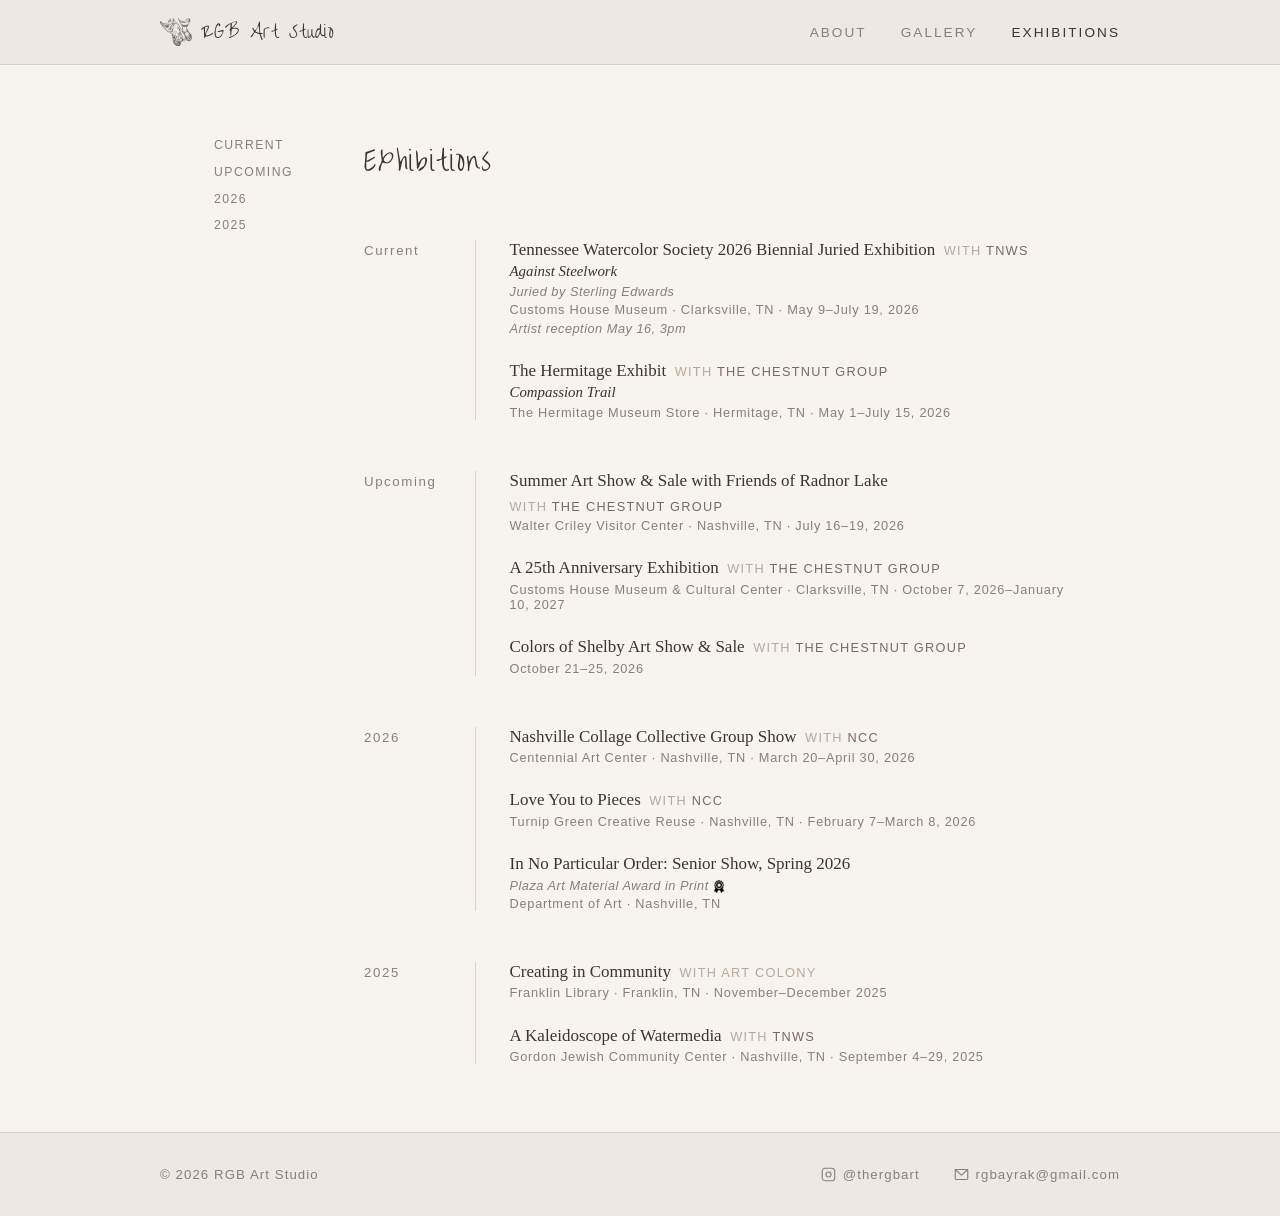
==== exhibitions.html @ 769f3667 "initialize the whole thang" ====
<!DOCTYPE html>
<html lang="en">
<head>
  <meta charset="UTF-8" />
  <meta name="viewport" content="width=device-width, initial-scale=1.0" />
  <title>Exhibitions — RGB Art Studio</title>
  <link rel="preconnect" href="https://fonts.googleapis.com" />
  <link rel="preconnect" href="https://fonts.gstatic.com" crossorigin />
  <link rel="stylesheet" href="https://fonts.googleapis.com/css2?family=Over+the+Rainbow&display=swap" />
  <link rel="stylesheet" href="style.css" />
</head>
<body>

  <!-- ── Navigation ── -->
  <header>
    <nav>
      <a href="index.html" class="nav-logo"><img src="assets/images/logo.svg" alt="" />RGB Art Studio</a>
      <ul class="nav-links">
        <li><a href="index.html">About</a></li>
        <li><a href="gallery.html">Gallery</a></li>
        <li><a href="exhibitions.html" class="active">Exhibitions</a></li>
        <!-- <li><a href="education.html">Education</a></li> -->
      </ul>
    </nav>
  </header>

  <!-- ── Main ── -->
  <main>
    <div class="page-layout">
      <nav class="page-sidebar">
        <a href="#current">Current</a>
        <a href="#upcoming">Upcoming</a>
        <a href="#2026">2026</a>
        <a href="#2025">2025</a>
      </nav>
      <div>
        <div class="exhibits-header">
          <h1>Exhibitions</h1>
        </div>

    <div class="exhibits-list">

      <div class="exhibit-year-group" id="current">
        <span class="exhibit-year">Current</span>
        <div class="exhibit-entries">

          <div class="exhibit-entry" id="tnws-2026">
            <div class="exhibit-header">
              <div class="exhibit-name">Tennessee Watercolor Society 2026 Biennial Juried Exhibition</div>
              <div class="exhibit-group"> with <a href="https://tnws.org/" target="_blank" rel="noopener">TnWS</a></div>
            </div>
            <div class="exhibit-work"><em>Against Steelwork</em></div>
            <div class="exhibit-detail">Juried by Sterling Edwards</div>
            <div class="exhibit-venue">Customs House Museum · Clarksville, TN · May 9–July 19, 2026</div>
            <div class="exhibit-detail">Artist reception May 16, 3pm</div>
          </div>

          <div class="exhibit-entry">
            <div class="exhibit-header">
              <div class="exhibit-name">The Hermitage Exhibit</div>
              <div class="exhibit-group"> with <a href="https://www.chestnutgroup.org/" target="_blank" rel="noopener">The Chestnut Group</a></div>
            </div>
            <div class="exhibit-work"><em>Compassion Trail</em></div>
            <div class="exhibit-venue">The Hermitage Museum Store · Hermitage, TN · May 1–July 15, 2026</div>
          </div>

        </div>
      </div>

      <div class="exhibit-year-group" id="upcoming">
        <span class="exhibit-year">Upcoming</span>
        <div class="exhibit-entries">

          <div class="exhibit-entry">
            <div class="exhibit-header">
              <div class="exhibit-name">Summer Art Show &amp; Sale with Friends of Radnor Lake</div>
              <div class="exhibit-group"> with <a href="https://www.chestnutgroup.org/" target="_blank" rel="noopener">The Chestnut Group</a></div>
            </div>
            <div class="exhibit-venue">Walter Criley Visitor Center · Nashville, TN · July 16–19, 2026</div>
          </div>

          <div class="exhibit-entry">
            <div class="exhibit-header">
              <div class="exhibit-name">A 25th Anniversary Exhibition</div>
              <div class="exhibit-group"> with <a href="https://www.chestnutgroup.org/" target="_blank" rel="noopener">The Chestnut Group</a></div>
            </div>
            <div class="exhibit-venue">Customs House Museum &amp; Cultural Center · Clarksville, TN · October 7, 2026–January 10, 2027</div>
          </div>

          <div class="exhibit-entry">
            <div class="exhibit-header">
              <div class="exhibit-name">Colors of Shelby Art Show &amp; Sale</div>
              <div class="exhibit-group"> with <a href="https://www.chestnutgroup.org/" target="_blank" rel="noopener">The Chestnut Group</a></div>
            </div>
            <div class="exhibit-venue">October 21–25, 2026</div>
          </div>

        </div>
      </div>

      <div class="exhibit-year-group" id="2026">
        <span class="exhibit-year">2026</span>
        <div class="exhibit-entries">

          <div class="exhibit-entry" id="ncc-2026">
            <div class="exhibit-header">
              <div class="exhibit-name">Nashville Collage Collective Group Show</div>
              <div class="exhibit-group"> with <a href="https://www.instagram.com/nashvillecollagecollective/" target="_blank" rel="noopener">NCC</a></div>
            </div>
            <div class="exhibit-venue">Centennial Art Center · Nashville, TN · March 20–April 30, 2026</div>
          </div>

          <div class="exhibit-entry">
            <div class="exhibit-header">
              <div class="exhibit-name">Love You to Pieces</div>
              <div class="exhibit-group"> with <a href="https://www.instagram.com/nashvillecollagecollective/" target="_blank" rel="noopener"> NCC</a></div>
            </div>
            <div class="exhibit-venue">Turnip Green Creative Reuse · Nashville, TN · February 7–March 8, 2026</div>
          </div>

          <div class="exhibit-entry">
            <div class="exhibit-header">
              <div class="exhibit-name">In No Particular Order: Senior Show, Spring 2026</div>
            </div>
            <div class="exhibit-detail">Plaza Art Material Award in Print <img src="assets/favicons/award.png" alt="Award" style="height:1em; width:auto; display:inline; vertical-align:middle; margin-right:0.3em;" /></div>
            <div class="exhibit-venue">Department of Art · Nashville, TN</div>
          </div>

        </div>
      </div>

      <div class="exhibit-year-group" id="2025">
        <span class="exhibit-year">2025</span>
        <div class="exhibit-entries">

          <div class="exhibit-entry">
            <div class="exhibit-header">
              <div class="exhibit-name">Creating in Community</div>
              <div class="exhibit-group"> with Art Colony</div>
            </div>
            <div class="exhibit-venue">Franklin Library · Franklin, TN · November–December 2025</div>
          </div>

          <div class="exhibit-entry">
            <div class="exhibit-header">
              <div class="exhibit-name">A Kaleidoscope of Watermedia</div>
              <div class="exhibit-group"> with <a href="https://tnws.org/" target="_blank" rel="noopener">TnWS</a></div>
            </div>
            <div class="exhibit-venue">Gordon Jewish Community Center · Nashville, TN · September 4–29, 2025</div>
          </div>

        </div>
      </div>

    </div>
      </div><!-- end page-content -->
    </div><!-- end page-layout -->
  </main>

  <!-- ── Footer ── -->
  <footer>
    <div class="footer-inner">
      <span>&copy; 2026 RGB Art Studio</span>
      <div class="footer-contact">
        <a href="https://instagram.com/thergbart" target="_blank" rel="noopener">
          <svg width="15" height="15" viewBox="0 0 24 24" fill="none" stroke="currentColor" stroke-width="1.8" stroke-linecap="round" stroke-linejoin="round">
            <rect x="2" y="2" width="20" height="20" rx="5" ry="5"/>
            <circle cx="12" cy="12" r="4"/>
            <circle cx="17.5" cy="6.5" r="0.5" fill="currentColor" stroke="none"/>
          </svg>
          @thergbart
        </a>
        <a href="mailto:rgbayrak@gmail.com">
          <svg width="15" height="15" viewBox="0 0 24 24" fill="none" stroke="currentColor" stroke-width="1.8" stroke-linecap="round" stroke-linejoin="round">
            <rect x="2" y="4" width="20" height="16" rx="2"/>
            <polyline points="2,4 12,13 22,4"/>
          </svg>
          rgbayrak@gmail.com
        </a>
      </div>
    </div>
  </footer>

</body>
</html>
---- style.css ----
/* ── Reset & Base ── */
*, *::before, *::after {
  box-sizing: border-box;
  margin: 0;
  padding: 0;
}

:root {
  --bg:        #f7f3ef;
  --surface:   #ede8e2;
  --border:    #d9d0c7;
  --text:      #3c3430;
  --muted:     #8a7f78;
  --accent:    #b8a99a;
  --link:      #7a6a60;
  --font-body: 'Georgia', serif;
  --font-display: 'Over the Rainbow', cursive;
  --font-ui:   'Helvetica Neue', Arial, sans-serif;
}

html {
  font-size: 17px;
  scroll-behavior: smooth;
}

h1, h2 {
  font-family: var(--font-display);
  text-transform: capitalize;
}

body {
  background-color: var(--bg);
  color: var(--text);
  font-family: var(--font-body);
  min-height: 100vh;
  display: flex;
  flex-direction: column;
}

a {
  color: var(--link);
  text-decoration: none;
}

a:hover {
  color: var(--text);
}

img {
  display: block;
  max-width: 100%;
}

/* ── Nav ── */
header {
  background-color: var(--surface);
  border-bottom: 1px solid var(--border);
  padding: 0 2rem;
}

nav {
  max-width: 960px;
  margin: 0 auto;
  display: flex;
  align-items: center;
  justify-content: space-between;
  height: 64px;
}

.nav-logo {
  font-family: var(--font-display);
  font-size: 1rem;
  font-weight: 400;
  letter-spacing: 0.05em;
  text-transform: capitalize;
  color: var(--text);
  display: flex;
  align-items: center;
  gap: 0.55rem;
}

.nav-logo img {
  height: 28px;
  width: auto;
  display: block;
}

.nav-links {
  display: flex;
  gap: 2rem;
  list-style: none;
}

.nav-links a {
  font-family: var(--font-ui);
  font-size: 0.8rem;
  letter-spacing: 0.15em;
  text-transform: uppercase;
  color: var(--muted);
  transition: color 0.2s;
}

.nav-links a:hover,
.nav-links a.active {
  color: var(--text);
}

/* ── Main ── */
main {
  flex: 1;
  max-width: 960px;
  margin: 0 auto;
  padding: 4rem 2rem;
  width: 100%;
}

/* ── About Page ── */
.about-grid {
  display: grid;
  grid-template-columns: 1fr 2fr;
  gap: 4rem;
  align-items: start;
}

.about-portrait {
  width: 100%;
  border: 1px solid var(--border);
}

.about-content h1 {
  font-size: 1.6rem;
  font-weight: 400;
  letter-spacing: 0.05em;
  margin-bottom: 0.4rem;
}

.about-content .subtitle {
  font-family: var(--font-ui);
  font-size: 0.8rem;
  letter-spacing: 0.2em;
  text-transform: uppercase;
  color: var(--muted);
  margin-bottom: 2rem;
}

.about-content .statement {
  line-height: 1.85;
  color: var(--text);
}

.about-content .statement p + p {
  margin-top: 1.2rem;
}

/* ── Memberships ── */
.memberships {
  margin-top: 2.5rem;
  padding-top: 2rem;
  border-top: 1px solid var(--border);
}

.memberships h2 {
  font-family: var(--font-ui);
  font-size: 0.75rem;
  letter-spacing: 0.2em;
  text-transform: uppercase;
  color: var(--muted);
  font-weight: 400;
  margin-bottom: 1rem;
}

.memberships ul {
  list-style: none;
  display: flex;
  flex-direction: column;
  gap: 0.5rem;
}

.memberships a {
  font-size: 0.95rem;
  color: var(--text);
  border-bottom: 1px solid var(--border);
  transition: color 0.2s, border-color 0.2s;
}

.memberships a:hover {
  color: var(--link);
  border-bottom-color: var(--accent);
}

/* ── Portfolio Page ── */
.portfolio-header {
  margin-bottom: 3rem;
}

.portfolio-header h1 {
  font-size: 1.6rem;
  font-weight: 400;
  letter-spacing: 0.05em;
}

.portfolio-header p {
  font-family: var(--font-ui);
  font-size: 0.8rem;
  letter-spacing: 0.1em;
  text-transform: uppercase;
  color: var(--muted);
  margin-top: 0.4rem;
}

.portfolio-main {
  max-width: none;
  padding: 4rem 0;
}

.portfolio-main .portfolio-header {
  padding: 0 2rem 3rem;
}

.portfolio-grid {
  column-count: 4;
  column-gap: 6px;
  /* each column = calc(25vw - 4.5px) */
}

.portfolio-item {
  cursor: pointer;
  position: relative;
  overflow: hidden;
  break-inside: avoid;
  display: block;
  margin-bottom: 6px;
}

.portfolio-item img {
  width: 100%;
  height: auto;
  display: block;
}

.portfolio-item:hover .portfolio-overlay {
  opacity: 1;
}

.painting-placeholder {
  aspect-ratio: 4/5;
  background-color: var(--surface);
  border: 1px solid var(--border);
  display: flex;
  align-items: center;
  justify-content: center;
  color: var(--muted);
  font-family: var(--font-ui);
  font-size: 0.7rem;
  letter-spacing: 0.08em;
  text-transform: uppercase;
  transition: opacity 0.2s;
}

.portfolio-overlay {
  position: absolute;
  inset: 0;
  background: rgba(60, 52, 48, 0.55);
  display: flex;
  flex-direction: column;
  align-items: center;
  justify-content: center;
  opacity: 0;
  transition: opacity 0.25s;
  padding: 1rem;
  text-align: center;
}

.portfolio-overlay .title {
  color: #f7f3ef;
  font-size: 0.95rem;
  letter-spacing: 0.04em;
}

.portfolio-overlay .meta {
  font-family: var(--font-ui);
  font-size: 0.72rem;
  letter-spacing: 0.1em;
  text-transform: uppercase;
  color: rgba(247, 243, 239, 0.75);
  margin-top: 0.3rem;
}

/* ── Lightbox ── */
.lightbox {
  display: none;
  position: fixed;
  inset: 0;
  background: rgba(44, 38, 36, 0.88);
  z-index: 100;
  align-items: center;
  justify-content: center;
  padding: 2rem;
}

.lightbox.open {
  display: flex;
}

.lightbox-inner {
  position: relative;
  max-width: 680px;
  width: 100%;
  text-align: center;
}

.lightbox-close {
  position: absolute;
  top: -2rem;
  right: 0;
  background: none;
  border: none;
  color: #f7f3ef;
  font-size: 1.4rem;
  cursor: pointer;
  line-height: 1;
  opacity: 0.7;
}

.lightbox-close:hover {
  opacity: 1;
}

.lightbox-placeholder {
  aspect-ratio: 4/5;
  background-color: var(--surface);
  border: 1px solid var(--border);
  max-height: 70vh;
  width: 100%;
  display: flex;
  align-items: center;
  justify-content: center;
  color: var(--muted);
  font-family: var(--font-ui);
  font-size: 0.75rem;
  letter-spacing: 0.1em;
  text-transform: uppercase;
  margin: 0 auto;
}

.lightbox-image {
  max-height: 70vh;
  max-width: 100%;
  width: auto;
  display: block;
  margin: 0 auto;
  border: 1px solid var(--border);
}

.lightbox-caption {
  margin-top: 1rem;
  color: rgba(247, 243, 239, 0.85);
}

.lightbox-caption .title {
  font-size: 1rem;
}

.lightbox-caption .meta {
  font-family: var(--font-ui);
  font-size: 0.75rem;
  letter-spacing: 0.1em;
  text-transform: uppercase;
  color: rgba(247, 243, 239, 0.55);
  margin-top: 0.25rem;
}

/* ── Footer ── */
footer {
  background-color: var(--surface);
  border-top: 1px solid var(--border);
  padding: 2rem;
}

.footer-inner {
  max-width: 960px;
  margin: 0 auto;
  display: flex;
  align-items: center;
  justify-content: space-between;
  font-family: var(--font-ui);
  font-size: 0.78rem;
  letter-spacing: 0.08em;
  color: var(--muted);
}

.footer-contact {
  display: flex;
  gap: 2rem;
}

.footer-contact a {
  color: var(--muted);
  transition: color 0.2s;
  display: flex;
  align-items: center;
  gap: 0.4rem;
}

.footer-contact a:hover {
  color: var(--text);
}

/* ── Page Sidebar Layout ── */
.page-layout {
  display: grid;
  grid-template-columns: 7rem 1fr;
  gap: 0 3rem;
  align-items: start;
}

.page-sidebar {
  position: sticky;
  top: 2rem;
  display: flex;
  flex-direction: column;
  gap: 0.75rem;
  padding-top: 0.3rem;
  text-align: left;
  align-items: flex-start;
}

.page-sidebar a {
  font-family: var(--font-ui);
  font-size: 0.72rem;
  letter-spacing: 0.12em;
  text-transform: uppercase;
  color: var(--muted);
  transition: color 0.2s;
  display: block;
}

.page-sidebar a:hover {
  color: var(--text);
}

/* ── Education Page ── */
.education-intro {
  line-height: 1.85;
  color: var(--text);
  margin-bottom: 3rem;
}

.education-resources {
  margin-bottom: 3rem;
}

.education-resources h2 {
  font-family: var(--font-ui);
  font-size: 0.75rem;
  letter-spacing: 0.2em;
  text-transform: uppercase;
  color: var(--muted);
  font-weight: 400;
  margin-bottom: 1.5rem;
}

.resource-group {
  display: grid;
  grid-template-columns: 18rem 1fr;
  gap: 0 2rem;
  padding: 1.25rem 0;
  border-top: 1px solid var(--border);
}

.resource-group:last-child {
  border-bottom: 1px solid var(--border);
}

.resource-platform {
  font-family: var(--font-ui);
  font-size: 0.8rem;
  letter-spacing: 0.08em;
  color: var(--muted);
  padding-top: 0.15rem;
}

.resource-platform a {
  color: var(--muted);
  border-bottom: 1px solid var(--border);
  transition: color 0.2s, border-color 0.2s;
}

.resource-platform a:hover {
  color: var(--text);
  border-bottom-color: var(--accent);
}

.resource-platform .resource-topic {
  display: block;
  margin-top: 0.25rem;
}

.resource-platform .resource-topic::before {
  content: none;
}

.resource-entries {
  display: flex;
  flex-direction: column;
  gap: 0.6rem;
}

.resource-entry {
  display: flex;
  align-items: baseline;
  gap: 0.6rem;
}

.resource-name {
  font-size: 0.95rem;
  color: var(--text);
}

.resource-topic {
  font-family: var(--font-ui);
  font-size: 0.75rem;
  letter-spacing: 0.08em;
  color: var(--muted);
}

.resource-topic::before {
  content: "·";
  margin-right: 0.6rem;
}

.resource-subitems {
  display: flex;
  flex-direction: column;
  gap: 0.25rem;
  margin-top: 0.25rem;
}

/* ── Exhibitions Page ── */
.exhibits-header {
  margin-bottom: 3rem;
}

.exhibits-header h1,
.exhibits-header h2 {
  font-size: 1.6rem;
  font-weight: 400;
  letter-spacing: 0.05em;
}

.exhibits-list {
  display: flex;
  flex-direction: column;
  gap: 3rem;
}

.exhibit-year-group {
  display: grid;
  grid-template-columns: 4rem 1fr;
  gap: 0 2.5rem;
  align-items: start;
}

.exhibit-year {
  font-family: var(--font-ui);
  font-size: 0.78rem;
  letter-spacing: 0.12em;
  color: var(--muted);
  padding-top: 0.2rem;
}

.exhibit-entries {
  display: flex;
  flex-direction: column;
  gap: 1.5rem;
  border-left: 1px solid var(--border);
  padding-left: 2rem;
}

.exhibit-entry {
  display: flex;
  flex-direction: column;
  gap: 0.2rem;
}

.exhibit-header {
  display: flex;
  align-items: baseline;
  gap: 0.5rem;
  flex-wrap: wrap;
}

.exhibit-name {
  font-size: 1rem;
  color: var(--text);
}

.exhibit-name a {
  color: var(--text);
  border-bottom: 1px solid var(--border);
  transition: border-color 0.2s, color 0.2s;
}

.exhibit-name a:hover {
  color: var(--link);
  border-bottom-color: var(--accent);
}

.exhibit-group {
  font-family: var(--font-ui);
  font-size: 0.75rem;
  letter-spacing: 0.1em;
  text-transform: uppercase;
  color: var(--accent);
}

.exhibit-work {
  font-size: 0.875rem;
  color: var(--text);
}

.exhibit-detail {
  font-family: var(--font-ui);
  font-size: 0.75rem;
  letter-spacing: 0.04em;
  color: var(--muted);
  font-style: italic;
}

.exhibit-venue,
.exhibit-dates {
  display: block;
  font-family: var(--font-ui);
  font-size: 0.75rem;
  letter-spacing: 0.06em;
  color: var(--muted);
}

/* ── Responsive ── */
@media (max-width: 680px) {
  .about-grid {
    grid-template-columns: 1fr;
    gap: 2rem;
  }

  .about-image-placeholder {
    aspect-ratio: 16/9;
  }

  .portfolio-grid {
    column-count: 2;
  }

  .footer-inner {
    flex-direction: column;
    gap: 1rem;
    text-align: center;
  }

  .page-layout {
    grid-template-columns: 1fr;
  }

  .page-sidebar {
    display: none;
  }
}

@media (max-width: 400px) {
  .portfolio-grid {
    column-count: 1;
  }
}
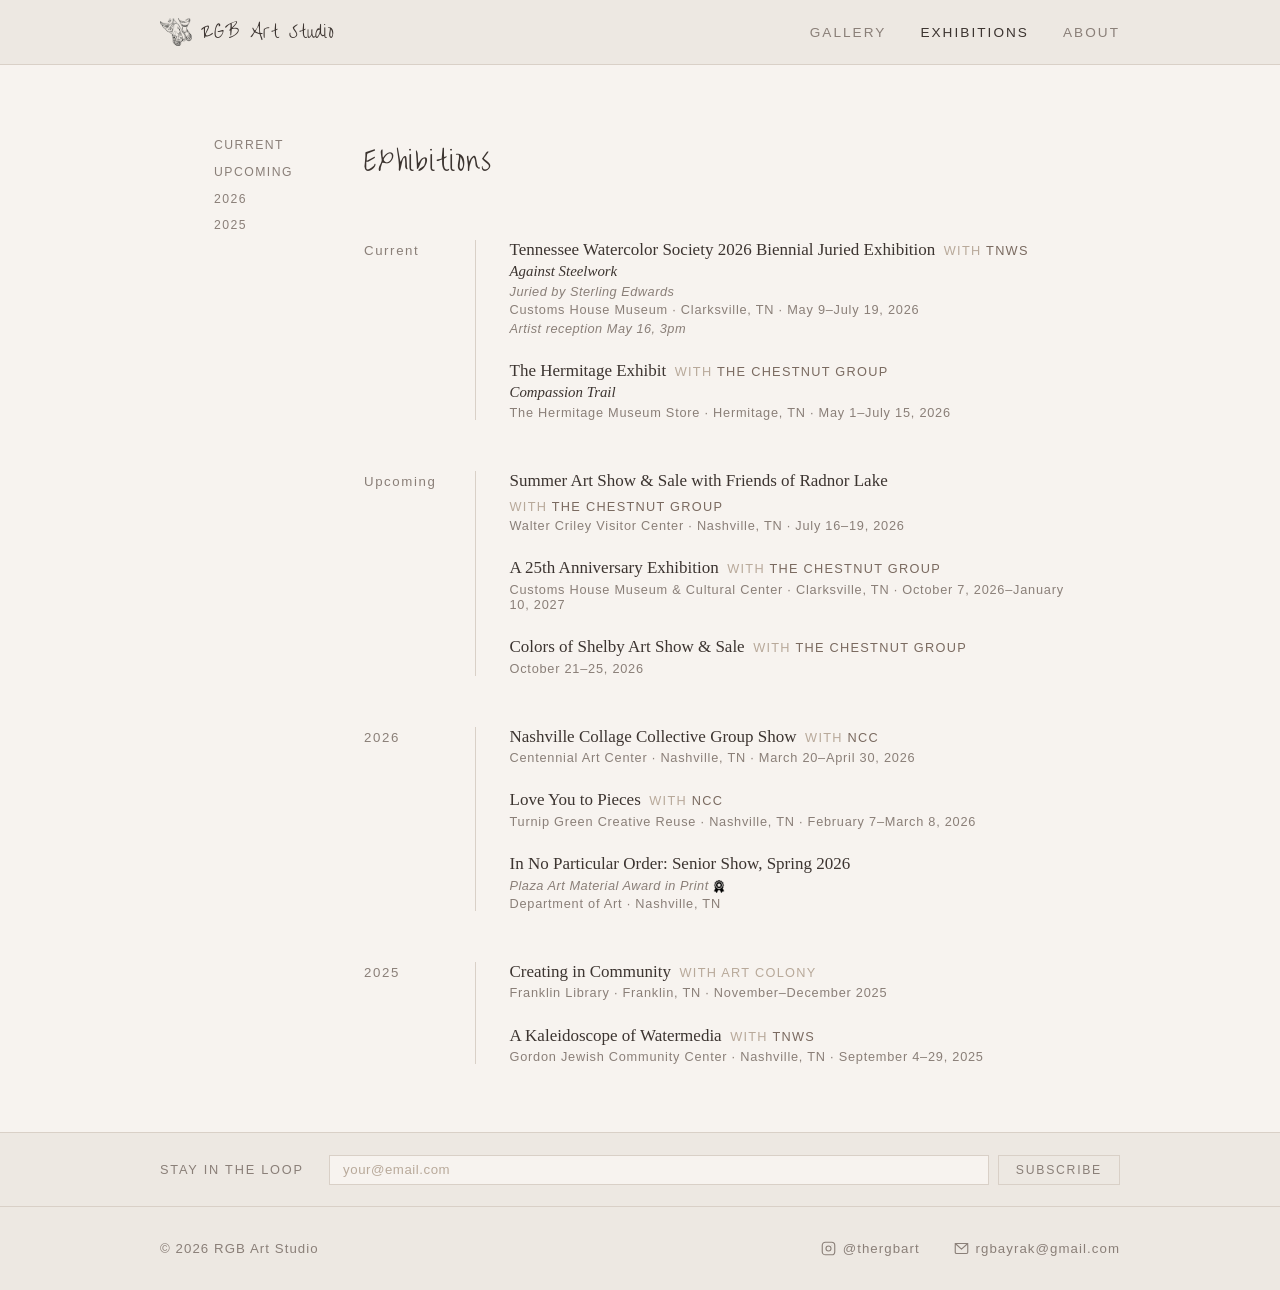
==== commit 97523e3e: "Add newsletter signup, and site-wide polish" ====
--- a/exhibitions.html
+++ b/exhibitions.html
@@ -14,13 +14,17 @@
   <!-- ── Navigation ── -->
   <header>
     <nav>
-      <a href="index.html" class="nav-logo"><img src="assets/images/logo.svg" alt="" />RGB Art Studio</a>
+      <a href="gallery.html" class="nav-logo"><img src="assets/images/logo.svg" alt="" />RGB Art Studio</a>
       <ul class="nav-links">
-        <li><a href="index.html">About</a></li>
         <li><a href="gallery.html">Gallery</a></li>
         <li><a href="exhibitions.html" class="active">Exhibitions</a></li>
+        <!-- <li><a href="studio.html">Studio</a></li> -->
         <!-- <li><a href="education.html">Education</a></li> -->
+        <li><a href="index.html">About</a></li>
       </ul>
+      <button class="nav-toggle" aria-label="Toggle menu" onclick="this.closest('nav').querySelector('.nav-links').classList.toggle('open')">
+        <span></span><span></span><span></span>
+      </button>
     </nav>
   </header>
 
@@ -156,6 +160,17 @@
       </div><!-- end page-content -->
     </div><!-- end page-layout -->
   </main>
+
+  <!-- ── Newsletter ── -->
+  <section class="newsletter">
+    <div class="newsletter-inner">
+      <span class="newsletter-label">Stay in the loop</span>
+      <form class="newsletter-form" action="https://app.kit.com/forms/9389750/subscriptions" method="POST">
+        <input type="email" name="email_address" placeholder="your@email.com" required />
+        <button type="submit">Subscribe</button>
+      </form>
+    </div>
+  </section>
 
   <!-- ── Footer ── -->
   <footer>
@@ -181,5 +196,6 @@
     </div>
   </footer>
 
+  <script src="newsletter.js"></script>
 </body>
 </html>
--- a/style.css
+++ b/style.css
@@ -56,6 +56,7 @@
   background-color: var(--surface);
   border-bottom: 1px solid var(--border);
   padding: 0 2rem;
+  position: relative;
 }
 
 nav {
@@ -103,6 +104,23 @@
 .nav-links a:hover,
 .nav-links a.active {
   color: var(--text);
+}
+
+.nav-toggle {
+  display: none;
+  flex-direction: column;
+  gap: 5px;
+  background: none;
+  border: none;
+  cursor: pointer;
+  padding: 4px;
+}
+
+.nav-toggle span {
+  display: block;
+  width: 20px;
+  height: 1.5px;
+  background-color: var(--text);
 }
 
 /* ── Main ── */
@@ -210,11 +228,11 @@
 
 .portfolio-main {
   max-width: none;
-  padding: 4rem 0;
+  padding: 4rem 2rem;
 }
 
 .portfolio-main .portfolio-header {
-  padding: 0 2rem 3rem;
+  padding: 0 0 3rem;
 }
 
 .portfolio-grid {
@@ -370,6 +388,193 @@
   margin-top: 0.25rem;
 }
 
+/* ── Studio Map ── */
+.studio-map {
+  margin-bottom: 4rem;
+  padding-bottom: 3rem;
+  border-bottom: 1px solid var(--border);
+}
+
+.studio-map-label {
+  font-family: var(--font-ui);
+  font-size: 0.72rem;
+  letter-spacing: 0.18em;
+  text-transform: uppercase;
+  color: var(--muted);
+  margin-bottom: 1.25rem;
+}
+
+#world-map {
+  border: 1px solid var(--border);
+  background: var(--bg);
+}
+
+/* ── Studio Page ── */
+.studio-entries {
+  display: flex;
+  flex-direction: column;
+  gap: 5rem;
+}
+
+.studio-entry {
+  display: grid;
+  grid-template-columns: 1fr 1fr;
+  gap: 3rem;
+  align-items: center;
+}
+
+.studio-entry.reverse {
+  direction: rtl;
+}
+
+.studio-entry.reverse > * {
+  direction: ltr;
+}
+
+.studio-entry img {
+  width: 100%;
+  height: auto;
+  border: 1px solid var(--border);
+  display: block;
+}
+
+.studio-entry-text {
+  display: flex;
+  flex-direction: column;
+  gap: 0.75rem;
+}
+
+.studio-entry-text h2 {
+  font-family: var(--font-display);
+  font-size: 1.2rem;
+  font-weight: 400;
+  letter-spacing: 0.04em;
+}
+
+.studio-entry-text p {
+  line-height: 1.8;
+  color: var(--text);
+  font-size: 0.95rem;
+}
+
+.studio-entry-text .studio-meta {
+  font-family: var(--font-ui);
+  font-size: 0.72rem;
+  letter-spacing: 0.12em;
+  text-transform: uppercase;
+  color: var(--muted);
+}
+
+.studio-empty {
+  font-family: var(--font-ui);
+  font-size: 0.8rem;
+  letter-spacing: 0.12em;
+  text-transform: uppercase;
+  color: var(--muted);
+  margin-top: 2rem;
+}
+
+@media (max-width: 680px) {
+  .studio-entry,
+  .studio-entry.reverse {
+    grid-template-columns: 1fr;
+    direction: ltr;
+    gap: 1.5rem;
+  }
+}
+
+/* ── Newsletter ── */
+.newsletter {
+  background-color: var(--surface);
+  border-top: 1px solid var(--border);
+  padding: 1.25rem 2rem;
+}
+
+.newsletter-inner {
+  max-width: 960px;
+  margin: 0 auto;
+  display: flex;
+  align-items: center;
+  gap: 1.5rem;
+  flex-wrap: wrap;
+}
+
+.newsletter-label {
+  font-family: var(--font-ui);
+  font-size: 0.75rem;
+  letter-spacing: 0.14em;
+  text-transform: uppercase;
+  color: var(--muted);
+  white-space: nowrap;
+}
+
+.newsletter-form {
+  display: flex;
+  gap: 0.5rem;
+  flex: 1;
+  min-width: 0;
+}
+
+.newsletter-form input[type="email"] {
+  flex: 1;
+  min-width: 0;
+  background: var(--bg);
+  border: 1px solid var(--border);
+  color: var(--text);
+  font-family: var(--font-ui);
+  font-size: 0.78rem;
+  letter-spacing: 0.04em;
+  padding: 0.4rem 0.75rem;
+  outline: none;
+  transition: border-color 0.2s;
+}
+
+.newsletter-form input[type="email"]::placeholder {
+  color: var(--accent);
+}
+
+.newsletter-form input[type="email"]:focus {
+  border-color: var(--muted);
+}
+
+.newsletter-form button {
+  background: none;
+  border: 1px solid var(--border);
+  color: var(--muted);
+  font-family: var(--font-ui);
+  font-size: 0.72rem;
+  letter-spacing: 0.14em;
+  text-transform: uppercase;
+  padding: 0.4rem 1rem;
+  cursor: pointer;
+  white-space: nowrap;
+  transition: color 0.2s, border-color 0.2s;
+}
+
+.newsletter-form button:hover {
+  color: var(--text);
+  border-color: var(--muted);
+}
+
+.newsletter-success {
+  font-family: var(--font-ui);
+  font-size: 0.78rem;
+  letter-spacing: 0.1em;
+  color: var(--muted);
+}
+
+@media (max-width: 680px) {
+  .newsletter-inner {
+    flex-direction: column;
+    align-items: flex-start;
+    gap: 0.75rem;
+  }
+
+  .newsletter-form {
+    width: 100%;
+  }
+}
+
 /* ── Footer ── */
 footer {
   background-color: var(--surface);
@@ -664,6 +869,28 @@
   .page-sidebar {
     display: none;
   }
+
+  .nav-toggle {
+    display: flex;
+  }
+
+  .nav-links {
+    display: none;
+    position: absolute;
+    top: 64px;
+    left: 0;
+    right: 0;
+    flex-direction: column;
+    background-color: var(--surface);
+    border-bottom: 1px solid var(--border);
+    padding: 1.25rem 2rem;
+    gap: 1.25rem;
+    z-index: 99;
+  }
+
+  .nav-links.open {
+    display: flex;
+  }
 }
 
 @media (max-width: 400px) {
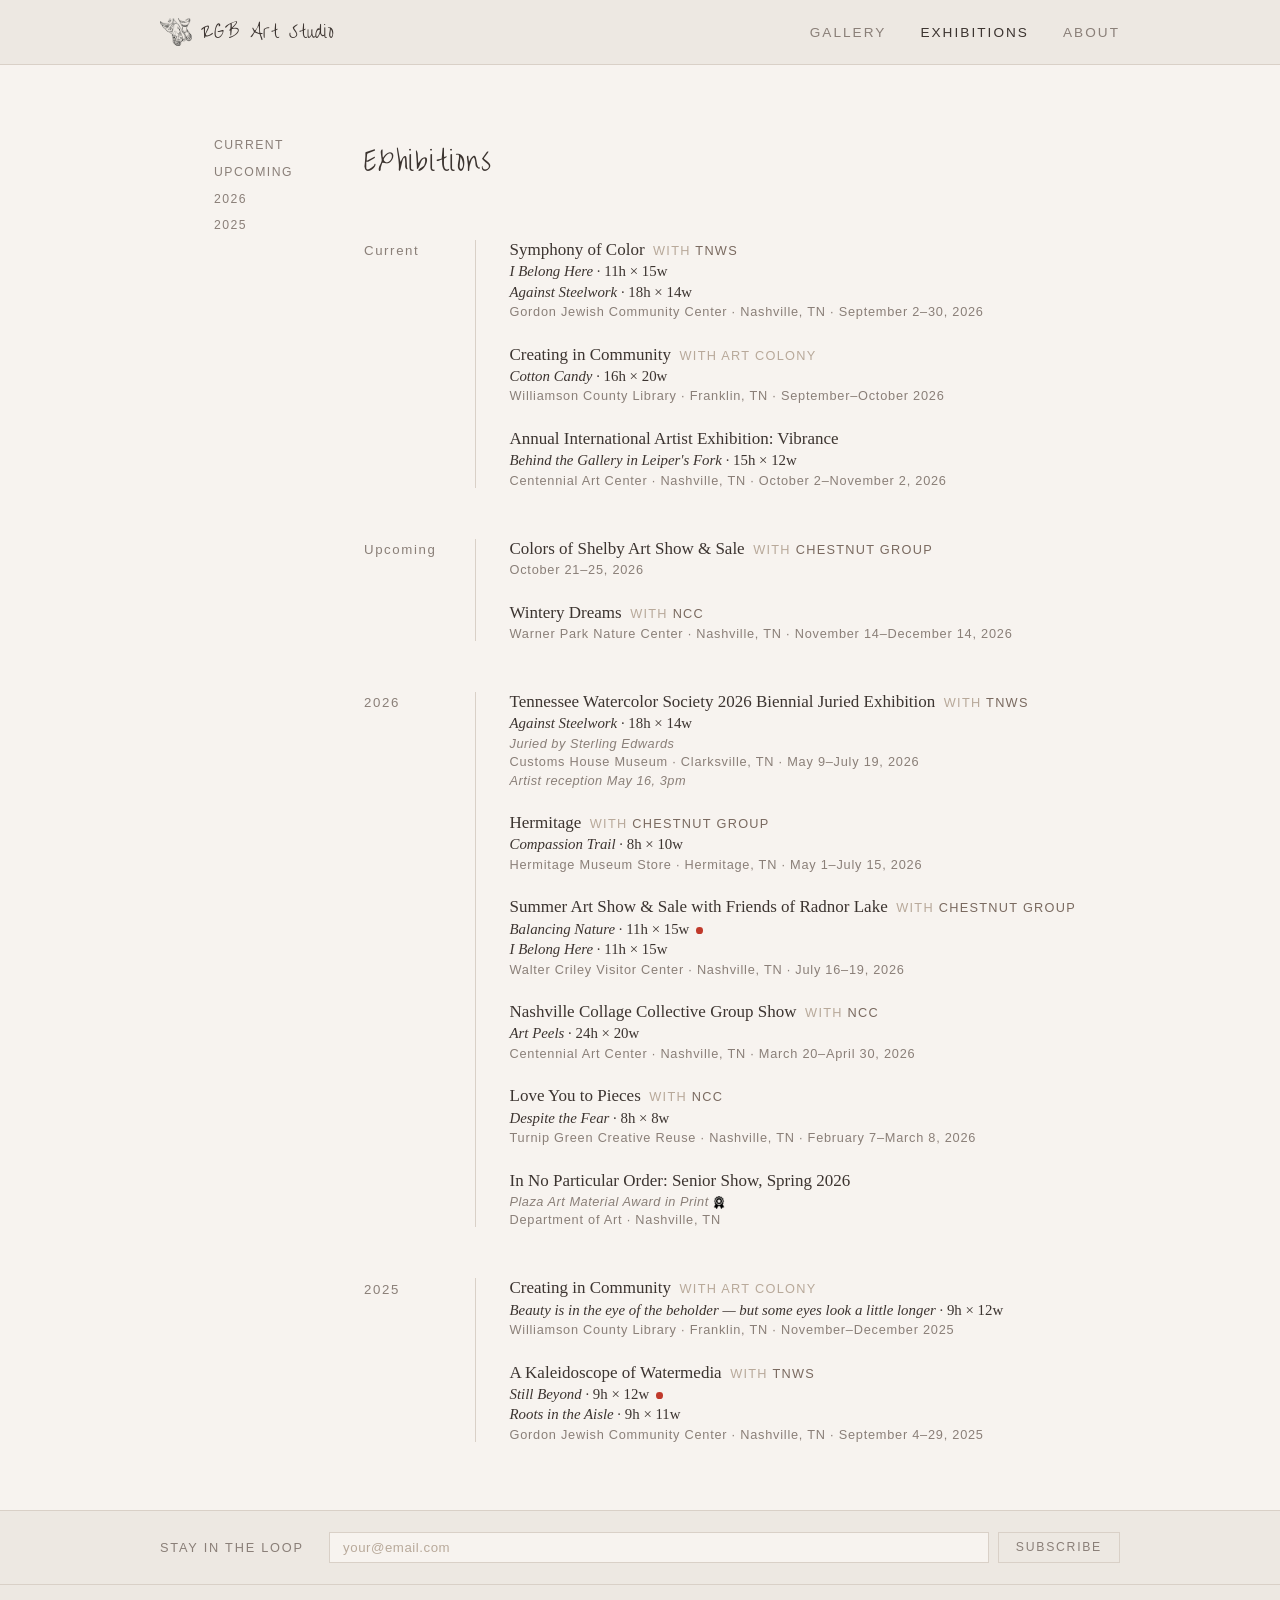
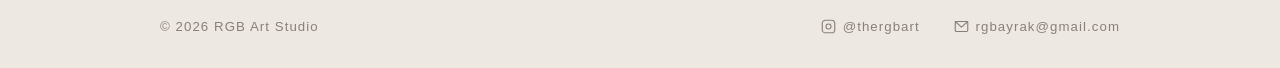
==== commit b7777941: "updated exhibits page" ====
--- a/exhibitions.html
+++ b/exhibitions.html
@@ -48,12 +48,69 @@
         <span class="exhibit-year">Current</span>
         <div class="exhibit-entries">
 
+          <div class="exhibit-entry">
+            <div class="exhibit-header">
+              <div class="exhibit-name">Symphony of Color</div>
+              <div class="exhibit-group"> with <a href="https://tnws.org/" target="_blank" rel="noopener">TnWS</a></div>
+            </div>
+            <div class="exhibit-work"><em>I Belong Here</em> · 11h × 15w</div>
+            <div class="exhibit-work"><em>Against Steelwork</em> · 18h × 14w</div>
+            <div class="exhibit-venue">Gordon Jewish Community Center · Nashville, TN · September 2–30, 2026</div>
+          </div>
+
+          <div class="exhibit-entry">
+            <div class="exhibit-header">
+              <div class="exhibit-name">Creating in Community</div>
+              <div class="exhibit-group"> with Art Colony</div>
+            </div>
+            <div class="exhibit-work"><em>Cotton Candy</em> · 16h × 20w</div>
+            <div class="exhibit-venue">Williamson County Library · Franklin, TN · September–October 2026</div>
+          </div>
+
+          <div class="exhibit-entry">
+            <div class="exhibit-header">
+              <div class="exhibit-name">Annual International Artist Exhibition: Vibrance</div>
+            </div>
+            <div class="exhibit-work"><em>Behind the Gallery in Leiper's Fork</em> · 15h × 12w</div>
+            <div class="exhibit-venue">Centennial Art Center · Nashville, TN · October 2–November 2, 2026</div>
+          </div>
+
+        </div>
+      </div>
+
+      <div class="exhibit-year-group" id="upcoming">
+        <span class="exhibit-year">Upcoming</span>
+        <div class="exhibit-entries">
+
+          <div class="exhibit-entry">
+            <div class="exhibit-header">
+              <div class="exhibit-name">Colors of Shelby Art Show &amp; Sale</div>
+              <div class="exhibit-group"> with <a href="https://www.chestnutgroup.org/" target="_blank" rel="noopener">Chestnut Group</a></div>
+            </div>
+            <div class="exhibit-venue">October 21–25, 2026</div>
+          </div>
+
+          <div class="exhibit-entry">
+            <div class="exhibit-header">
+              <div class="exhibit-name">Wintery Dreams</div>
+              <div class="exhibit-group"> with <a href="https://www.instagram.com/nashvillecollagecollective/" target="_blank" rel="noopener">NCC</a></div>
+            </div>
+            <div class="exhibit-venue">Warner Park Nature Center · Nashville, TN · November 14–December 14, 2026</div>
+          </div>
+
+        </div>
+      </div>
+
+      <div class="exhibit-year-group" id="2026">
+        <span class="exhibit-year">2026</span>
+        <div class="exhibit-entries">
+
           <div class="exhibit-entry" id="tnws-2026">
             <div class="exhibit-header">
               <div class="exhibit-name">Tennessee Watercolor Society 2026 Biennial Juried Exhibition</div>
               <div class="exhibit-group"> with <a href="https://tnws.org/" target="_blank" rel="noopener">TnWS</a></div>
             </div>
-            <div class="exhibit-work"><em>Against Steelwork</em></div>
+            <div class="exhibit-work"><em>Against Steelwork</em> · 18h × 14w</div>
             <div class="exhibit-detail">Juried by Sterling Edwards</div>
             <div class="exhibit-venue">Customs House Museum · Clarksville, TN · May 9–July 19, 2026</div>
             <div class="exhibit-detail">Artist reception May 16, 3pm</div>
@@ -61,56 +118,29 @@
 
           <div class="exhibit-entry">
             <div class="exhibit-header">
-              <div class="exhibit-name">The Hermitage Exhibit</div>
-              <div class="exhibit-group"> with <a href="https://www.chestnutgroup.org/" target="_blank" rel="noopener">The Chestnut Group</a></div>
-            </div>
-            <div class="exhibit-work"><em>Compassion Trail</em></div>
-            <div class="exhibit-venue">The Hermitage Museum Store · Hermitage, TN · May 1–July 15, 2026</div>
-          </div>
-
-        </div>
-      </div>
-
-      <div class="exhibit-year-group" id="upcoming">
-        <span class="exhibit-year">Upcoming</span>
-        <div class="exhibit-entries">
+              <div class="exhibit-name">Hermitage</div>
+              <div class="exhibit-group"> with <a href="https://www.chestnutgroup.org/" target="_blank" rel="noopener">Chestnut Group</a></div>
+            </div>
+            <div class="exhibit-work"><em>Compassion Trail</em> · 8h × 10w</div>
+            <div class="exhibit-venue">Hermitage Museum Store · Hermitage, TN · May 1–July 15, 2026</div>
+          </div>
 
           <div class="exhibit-entry">
             <div class="exhibit-header">
               <div class="exhibit-name">Summer Art Show &amp; Sale with Friends of Radnor Lake</div>
-              <div class="exhibit-group"> with <a href="https://www.chestnutgroup.org/" target="_blank" rel="noopener">The Chestnut Group</a></div>
-            </div>
+              <div class="exhibit-group"> with <a href="https://www.chestnutgroup.org/" target="_blank" rel="noopener">Chestnut Group</a></div>
+            </div>
+            <div class="exhibit-work"><em>Balancing Nature</em> · 11h × 15w<span class="sold-dot" title="Sold" aria-label="Sold"></span></div>
+            <div class="exhibit-work"><em>I Belong Here</em> · 11h × 15w</div>
             <div class="exhibit-venue">Walter Criley Visitor Center · Nashville, TN · July 16–19, 2026</div>
           </div>
-
-          <div class="exhibit-entry">
-            <div class="exhibit-header">
-              <div class="exhibit-name">A 25th Anniversary Exhibition</div>
-              <div class="exhibit-group"> with <a href="https://www.chestnutgroup.org/" target="_blank" rel="noopener">The Chestnut Group</a></div>
-            </div>
-            <div class="exhibit-venue">Customs House Museum &amp; Cultural Center · Clarksville, TN · October 7, 2026–January 10, 2027</div>
-          </div>
-
-          <div class="exhibit-entry">
-            <div class="exhibit-header">
-              <div class="exhibit-name">Colors of Shelby Art Show &amp; Sale</div>
-              <div class="exhibit-group"> with <a href="https://www.chestnutgroup.org/" target="_blank" rel="noopener">The Chestnut Group</a></div>
-            </div>
-            <div class="exhibit-venue">October 21–25, 2026</div>
-          </div>
-
-        </div>
-      </div>
-
-      <div class="exhibit-year-group" id="2026">
-        <span class="exhibit-year">2026</span>
-        <div class="exhibit-entries">
 
           <div class="exhibit-entry" id="ncc-2026">
             <div class="exhibit-header">
               <div class="exhibit-name">Nashville Collage Collective Group Show</div>
               <div class="exhibit-group"> with <a href="https://www.instagram.com/nashvillecollagecollective/" target="_blank" rel="noopener">NCC</a></div>
             </div>
+            <div class="exhibit-work"><em>Art Peels</em> · 24h × 20w</div>
             <div class="exhibit-venue">Centennial Art Center · Nashville, TN · March 20–April 30, 2026</div>
           </div>
 
@@ -119,6 +149,7 @@
               <div class="exhibit-name">Love You to Pieces</div>
               <div class="exhibit-group"> with <a href="https://www.instagram.com/nashvillecollagecollective/" target="_blank" rel="noopener"> NCC</a></div>
             </div>
+            <div class="exhibit-work"><em>Despite the Fear</em> · 8h × 8w</div>
             <div class="exhibit-venue">Turnip Green Creative Reuse · Nashville, TN · February 7–March 8, 2026</div>
           </div>
 
@@ -142,7 +173,8 @@
               <div class="exhibit-name">Creating in Community</div>
               <div class="exhibit-group"> with Art Colony</div>
             </div>
-            <div class="exhibit-venue">Franklin Library · Franklin, TN · November–December 2025</div>
+            <div class="exhibit-work"><em>Beauty is in the eye of the beholder — but some eyes look a little longer</em> · 9h × 12w</div>
+            <div class="exhibit-venue">Williamson County Library · Franklin, TN · November–December 2025</div>
           </div>
 
           <div class="exhibit-entry">
@@ -150,6 +182,8 @@
               <div class="exhibit-name">A Kaleidoscope of Watermedia</div>
               <div class="exhibit-group"> with <a href="https://tnws.org/" target="_blank" rel="noopener">TnWS</a></div>
             </div>
+            <div class="exhibit-work"><em>Still Beyond</em> · 9h × 12w<span class="sold-dot" title="Sold" aria-label="Sold"></span></div>
+            <div class="exhibit-work"><em>Roots in the Aisle</em> · 9h × 11w</div>
             <div class="exhibit-venue">Gordon Jewish Community Center · Nashville, TN · September 4–29, 2025</div>
           </div>
 
--- a/style.css
+++ b/style.css
@@ -822,6 +822,16 @@
 .exhibit-work {
   font-size: 0.875rem;
   color: var(--text);
+}
+
+.sold-dot {
+  display: inline-block;
+  width: 0.45em;
+  height: 0.45em;
+  border-radius: 50%;
+  background: #c0392b;
+  margin-left: 0.45em;
+  vertical-align: middle;
 }
 
 .exhibit-detail {
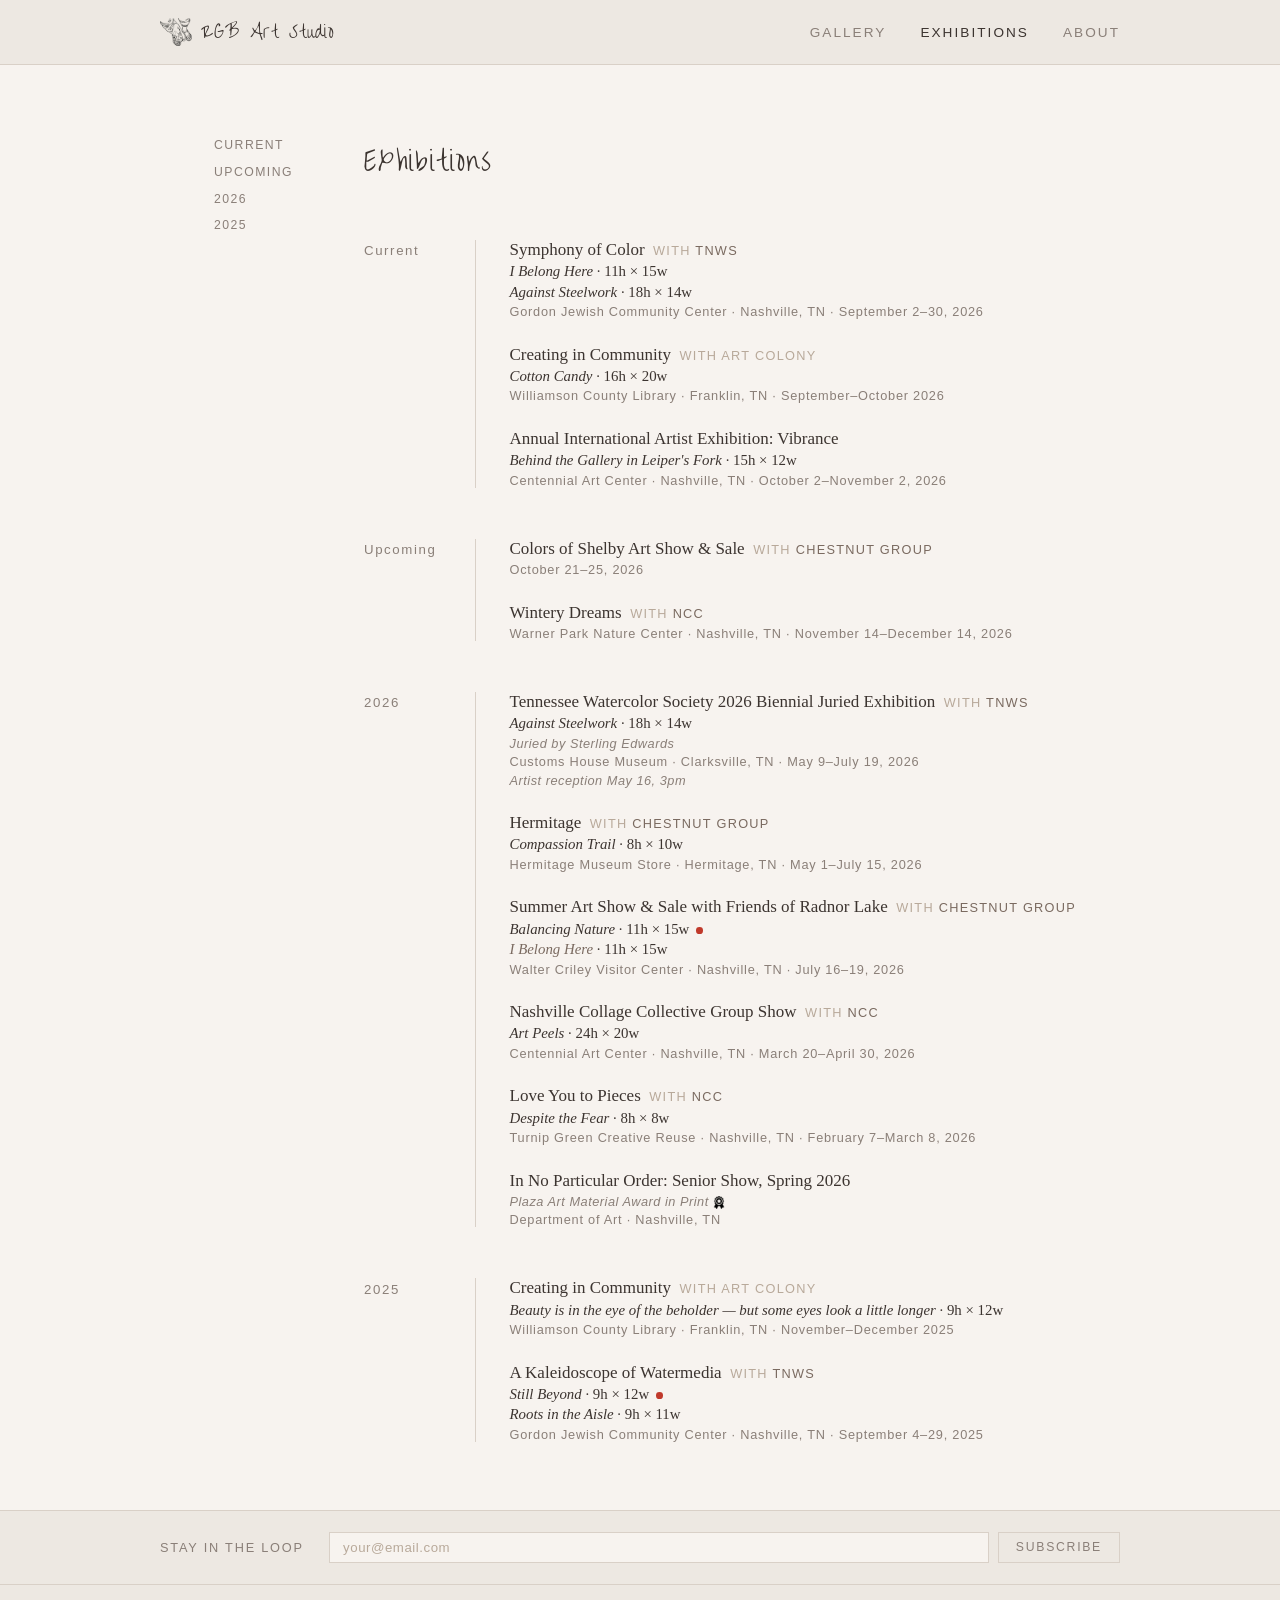
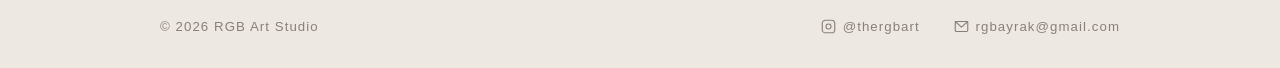
==== commit 9969605c: "added new paintings to gallery" ====
--- a/exhibitions.html
+++ b/exhibitions.html
@@ -131,7 +131,7 @@
               <div class="exhibit-group"> with <a href="https://www.chestnutgroup.org/" target="_blank" rel="noopener">Chestnut Group</a></div>
             </div>
             <div class="exhibit-work"><em>Balancing Nature</em> · 11h × 15w<span class="sold-dot" title="Sold" aria-label="Sold"></span></div>
-            <div class="exhibit-work"><em>I Belong Here</em> · 11h × 15w</div>
+            <div class="exhibit-work"><em><a href="https://radnorlake.org/radnor-lake-art-show/" target="_blank" rel="noopener">I Belong Here</a></em> · 11h × 15w</div>
             <div class="exhibit-venue">Walter Criley Visitor Center · Nashville, TN · July 16–19, 2026</div>
           </div>
 
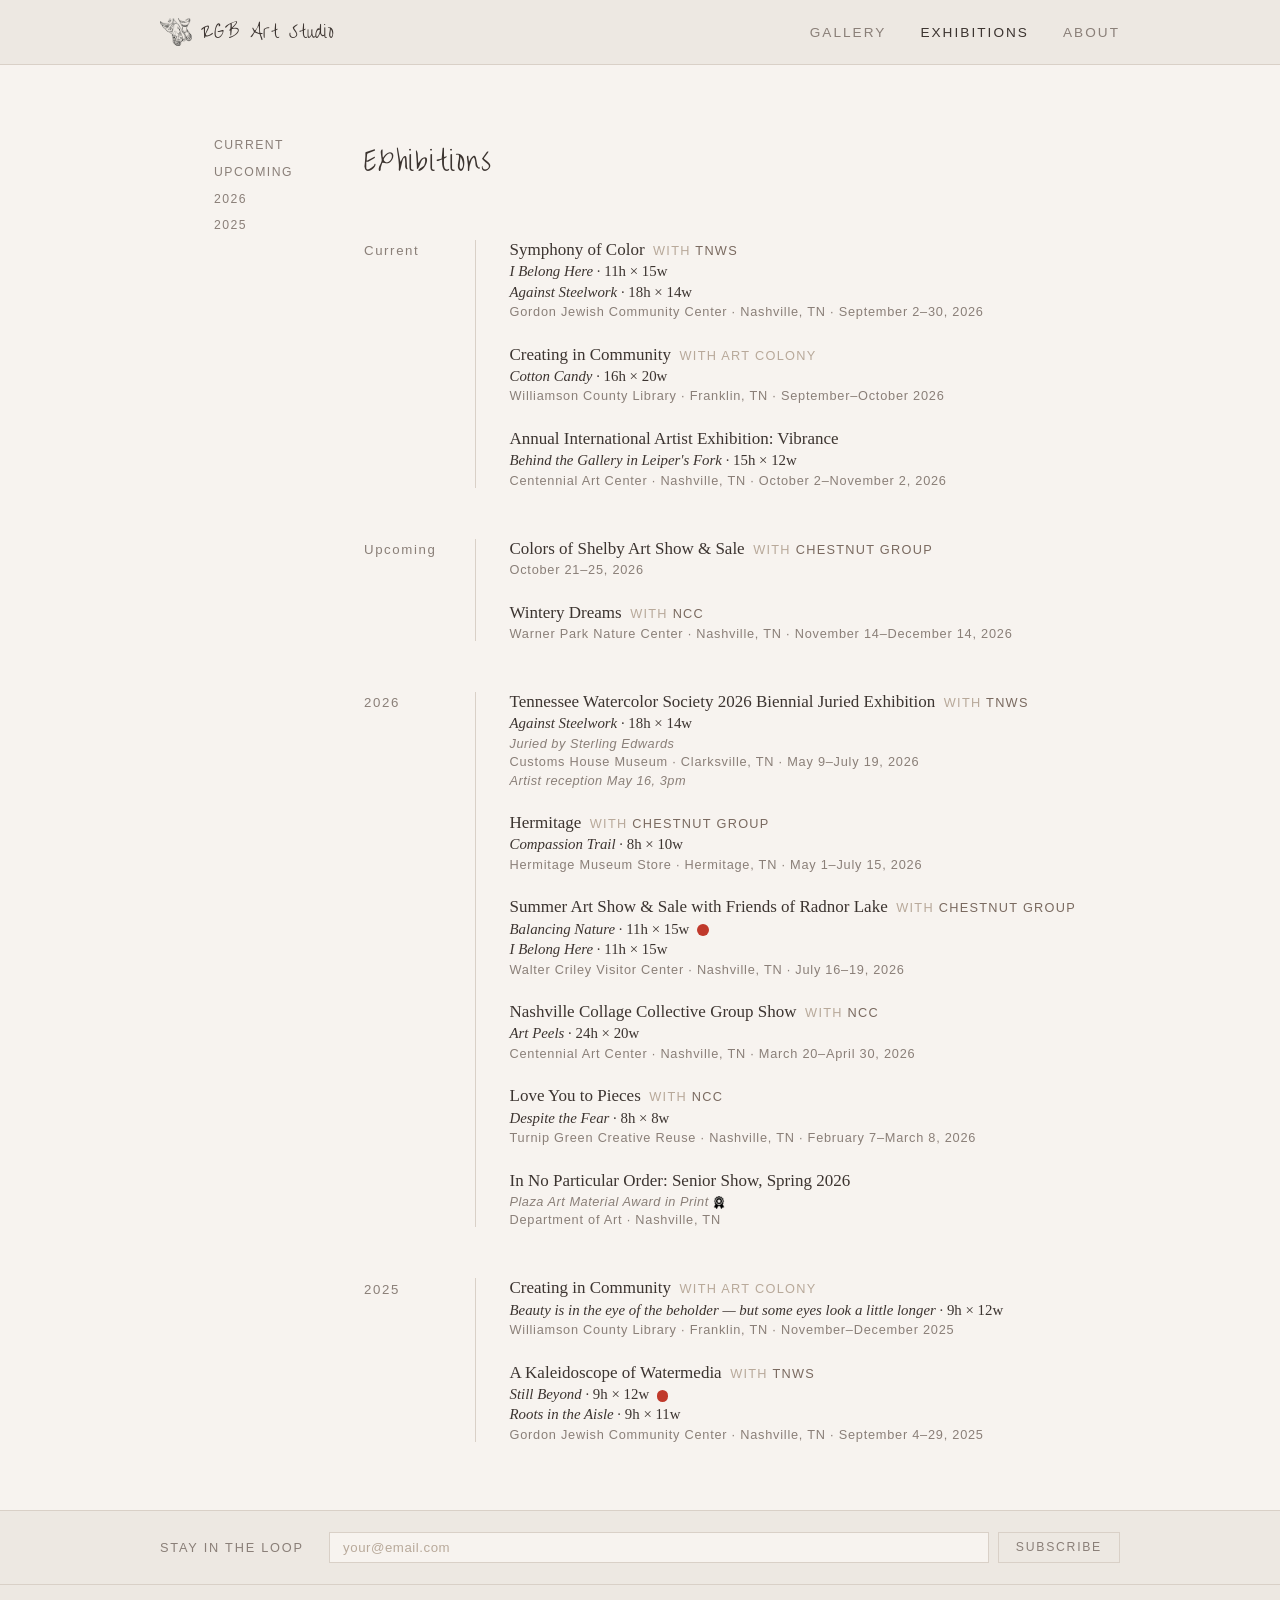
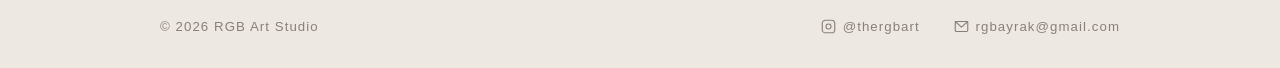
==== commit a28ab478: "red dot" ====
--- a/exhibitions.html
+++ b/exhibitions.html
@@ -131,7 +131,7 @@
               <div class="exhibit-group"> with <a href="https://www.chestnutgroup.org/" target="_blank" rel="noopener">Chestnut Group</a></div>
             </div>
             <div class="exhibit-work"><em>Balancing Nature</em> · 11h × 15w<span class="sold-dot" title="Sold" aria-label="Sold"></span></div>
-            <div class="exhibit-work"><em><a href="https://radnorlake.org/radnor-lake-art-show/" target="_blank" rel="noopener">I Belong Here</a></em> · 11h × 15w</div>
+            <div class="exhibit-work"><em>I Belong Here</em> · 11h × 15w</div>
             <div class="exhibit-venue">Walter Criley Visitor Center · Nashville, TN · July 16–19, 2026</div>
           </div>
 
--- a/style.css
+++ b/style.css
@@ -826,11 +826,11 @@
 
 .sold-dot {
   display: inline-block;
-  width: 0.45em;
-  height: 0.45em;
+  width: 0.8em;
+  height: 0.8em;
   border-radius: 50%;
   background: #c0392b;
-  margin-left: 0.45em;
+  margin-left: 0.5em;
   vertical-align: middle;
 }
 
